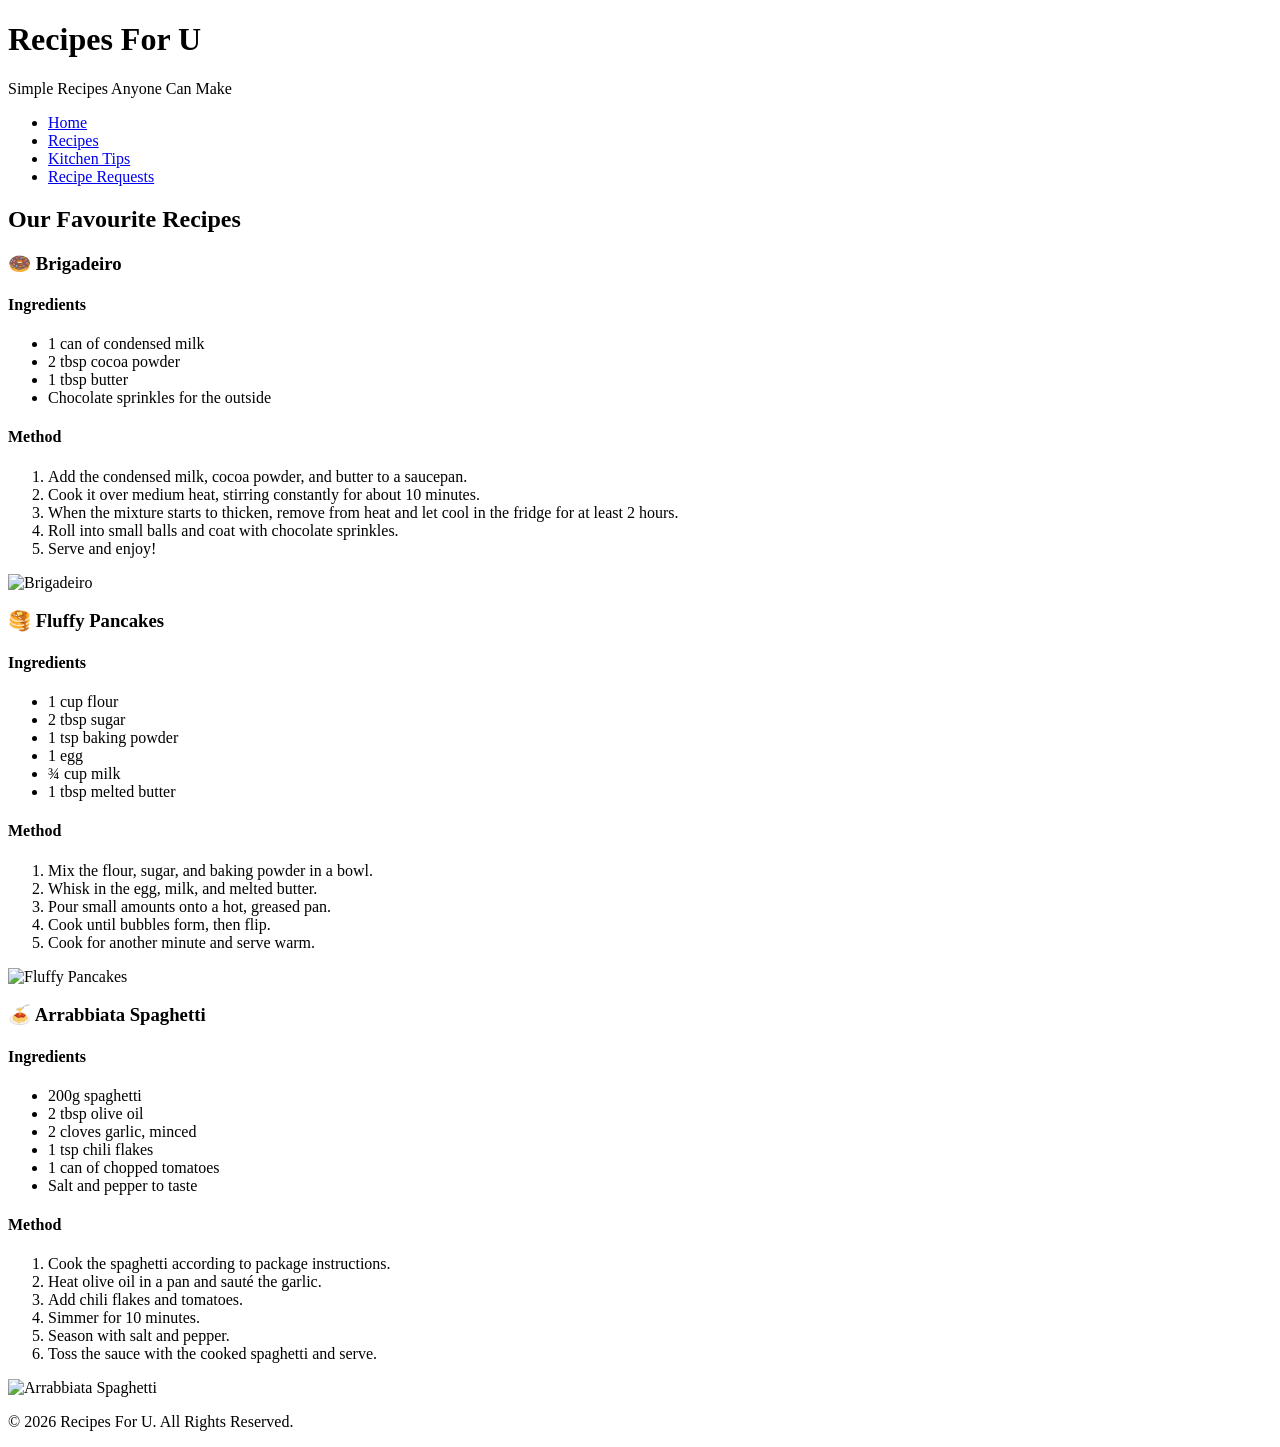
==== recipes.html @ 9ca16ffa "Add files via upload" ====
<!DOCTYPE html>
<html lang="en">
<head>
    <meta charset="UTF-8">
    <meta name="viewport" content="width=device-width, initial-scale=1.0">
    <title>Recipes For U | Recipes</title>
    <link rel="stylesheet" href="css/style.css">
</head>
<body>

    <header>
        <h1>Recipes For U</h1>
        <p>Simple Recipes Anyone Can Make</p>
    </header>

    <nav>
        <ul>
            <li><a href="index.html">Home</a></li>
            <li><a href="recipes.html" class="active">Recipes</a></li>
            <li><a href="tips.html">Kitchen Tips</a></li>
            <li><a href="request.html">Recipe Requests</a></li>
        </ul>
    </nav>

    <main>

        <h2>Our Favourite Recipes</h2>

 <!-- Brigadeiro -->
<article class="recipe-card">
    <div class="recipe-text">
        <h3>🍩 Brigadeiro</h3>

        <h4>Ingredients</h4>
        <ul>
            <li>1 can of condensed milk</li>
            <li>2 tbsp cocoa powder</li>
            <li>1 tbsp butter</li>
            <li>Chocolate sprinkles for the outside</li>
        </ul>

        <h4>Method</h4>
        <ol>
            <li>Add the condensed milk, cocoa powder, and butter to a saucepan.</li>
            <li>Cook it over medium heat, stirring constantly for about 10 minutes.</li>
            <li>When the mixture starts to thicken, remove from heat and let cool in the fridge for at least 2 hours.</li>
            <li>Roll into small balls and coat with chocolate sprinkles.</li>
            <li>Serve and enjoy!</li>
        </ol>
    </div>

    <div class="recipe-image">
        <img src="images/brigadeiro.jpg" alt="Brigadeiro">
    </div>
</article>

<!-- Pancakes -->
<article class="recipe-card">
    <div class="recipe-text">
        <h3>🥞 Fluffy Pancakes</h3>

        <h4>Ingredients</h4>
        <ul>
            <li>1 cup flour</li>
            <li>2 tbsp sugar</li>
            <li>1 tsp baking powder</li>
            <li>1 egg</li>
            <li>¾ cup milk</li>
            <li>1 tbsp melted butter</li>
        </ul>

        <h4>Method</h4>
        <ol>
            <li>Mix the flour, sugar, and baking powder in a bowl.</li>
            <li>Whisk in the egg, milk, and melted butter.</li>
            <li>Pour small amounts onto a hot, greased pan.</li>
            <li>Cook until bubbles form, then flip.</li>
            <li>Cook for another minute and serve warm.</li>
        </ol>
        </div>

        <div class="recipe-image">
        <img src="images/pancakes.jpg" alt="Fluffy Pancakes">
    </div>


</article>
    </div>
</article>

<!-- Arrabbiata Spaghetti -->
<article class="recipe-card">
    <div class="recipe-text">
        <h3>🍝 Arrabbiata Spaghetti</h3>

        <h4>Ingredients</h4>
        <ul>
            <li>200g spaghetti</li>
            <li>2 tbsp olive oil</li>
            <li>2 cloves garlic, minced</li>
            <li>1 tsp chili flakes</li>
            <li>1 can of chopped tomatoes</li>
            <li>Salt and pepper to taste</li>
        </ul>

        <h4>Method</h4>
        <ol>
            <li>Cook the spaghetti according to package instructions.</li>
            <li>Heat olive oil in a pan and sauté the garlic.</li>
            <li>Add chili flakes and tomatoes.</li>
            <li>Simmer for 10 minutes.</li>
            <li>Season with salt and pepper.</li>
            <li>Toss the sauce with the cooked spaghetti and serve.</li>
        </ol>
    </div>

    <div class="recipe-image">
        <img src="images/arrabbiata.jpg" alt="Arrabbiata Spaghetti">
    </div>
</article>

    </main>

    <footer>
        <p>&copy; 2026 Recipes For U. All Rights Reserved.</p>
    </footer>

</body>
</html>

<script src="script.js"></script>
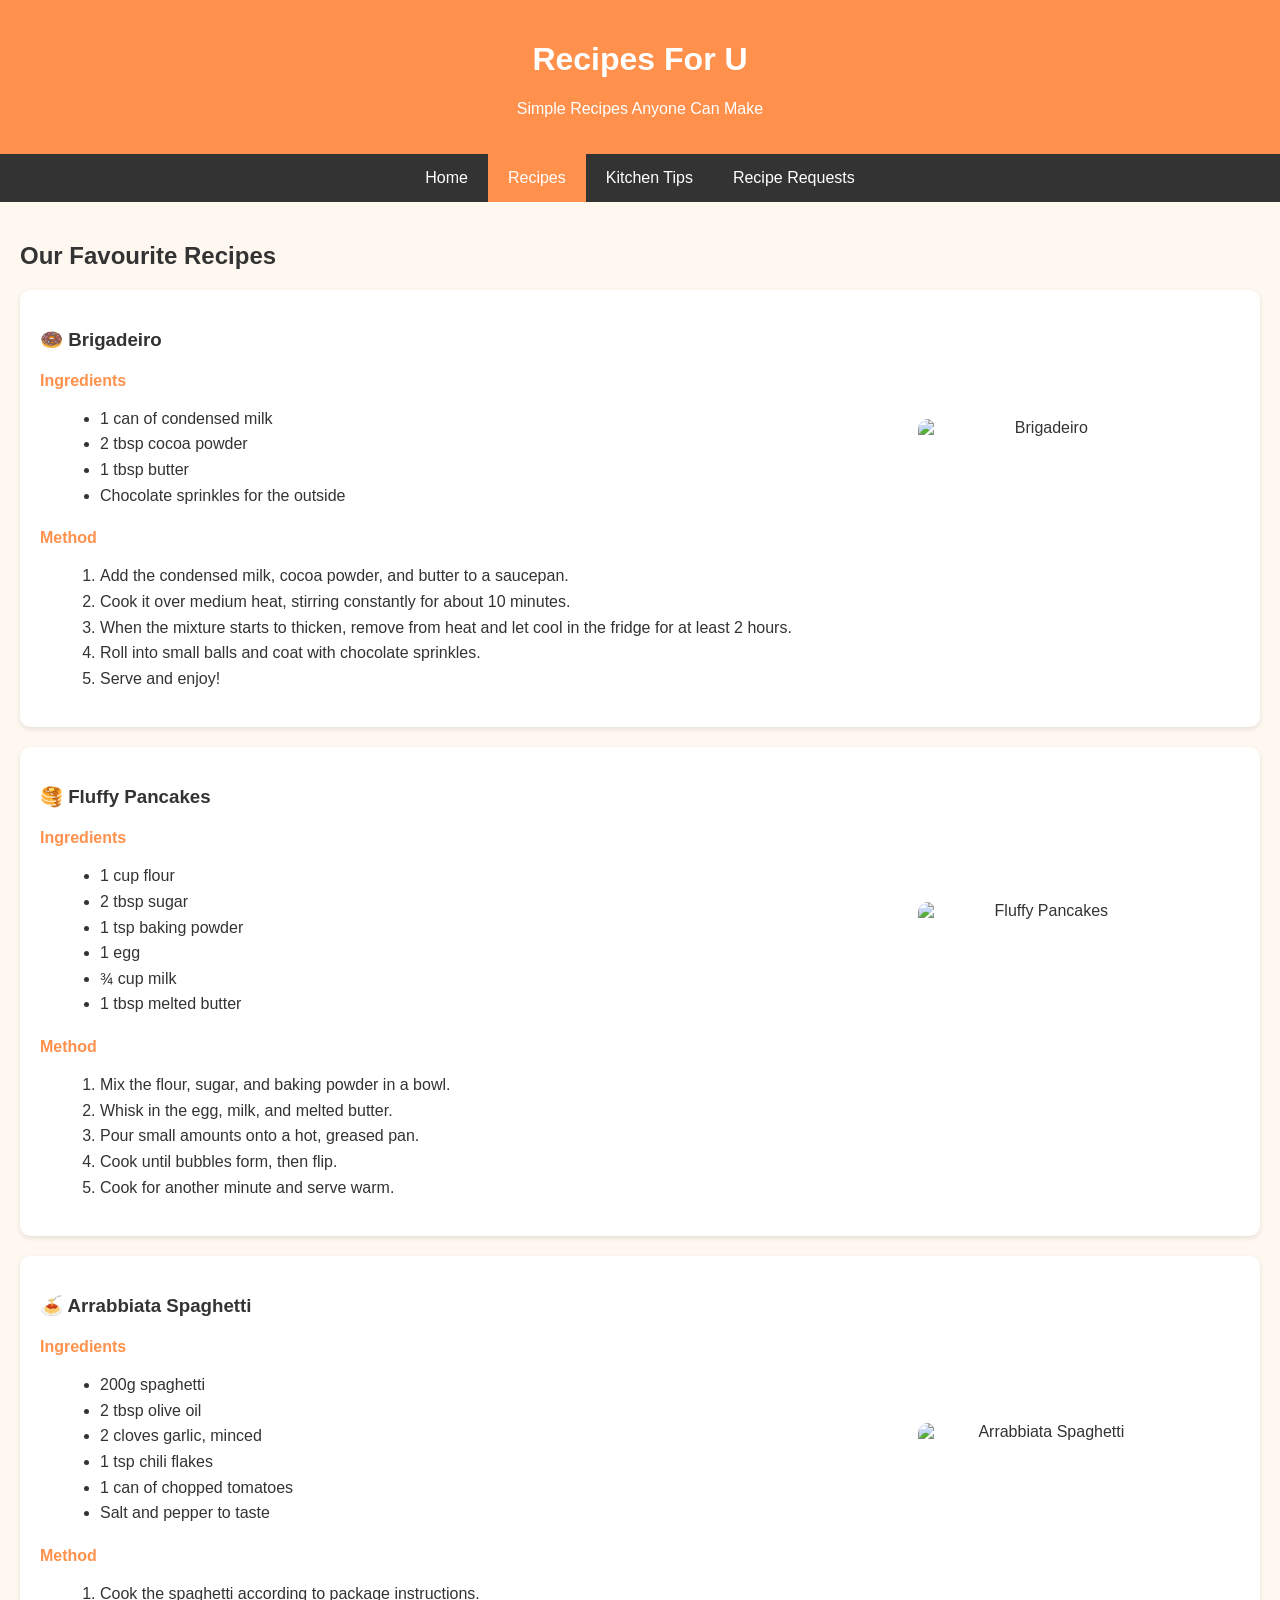
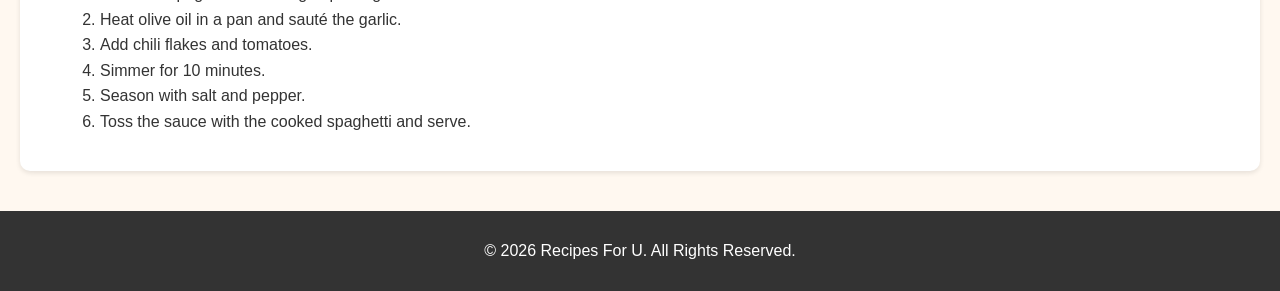
==== commit bcffeeee: "Update recipes.html" ====
--- a/recipes.html
+++ b/recipes.html
@@ -4,7 +4,7 @@
     <meta charset="UTF-8">
     <meta name="viewport" content="width=device-width, initial-scale=1.0">
     <title>Recipes For U | Recipes</title>
-    <link rel="stylesheet" href="css/style.css">
+    <link rel="stylesheet" href="style.css">
 </head>
 <body>
 
@@ -128,4 +128,4 @@
 </body>
 </html>
 
-<script src="script.js"></script>+<script src="script.js"></script>
--- a/style.css
+++ b/style.css
@@ -0,0 +1,222 @@
+/* style.css: ONE stylesheet linked to every page */
+
+/* General Page Styling */
+body {
+    font-family: Arial, sans-serif;
+    margin: 0;
+    background-color: #fff8f0;
+    color: #333;
+}
+
+/* Header */
+header {
+    background-color: #ff914d;
+    color: white;
+    text-align: center;
+    padding: 20px;
+}
+
+/* Navigation Bar */
+nav {
+    background-color: #333;
+}
+
+nav ul {
+    list-style: none;
+    display: flex;
+    justify-content: center;
+    margin: 0;
+    padding: 0;
+}
+
+nav ul li {
+    margin: 0;
+}
+
+/* Navigation Links */
+nav ul li a {
+    display: block;
+    color: white;
+    text-decoration: none;
+    padding: 15px 20px;
+    transition: background-color 0.3s ease;
+}
+
+/* Hover Effect */
+nav ul li a:hover {
+    background-color: #ff914d;
+}
+
+/* Active Page */
+.active {
+    background-color: #ff914d;
+}
+
+/* Main Content */
+main {
+    padding: 20px;
+}
+
+/* Sections */
+section {
+    margin-bottom: 30px;
+}
+
+/* Recipe Cards */
+article {
+    background-color: white;
+    padding: 15px;
+    margin: 10px 0;
+    border-radius: 8px;
+    box-shadow: 0 2px 5px rgba(0,0,0,0.1);
+}
+
+/* Images */
+article img {
+    width: 100%;
+    max-width: 300px;
+    border-radius: 10px;
+    display: block;
+    margin: 10px auto;
+}
+
+/* Buttons */
+button {
+    background-color: #ff914d;
+    color: white;
+    border: none;
+    padding: 10px 15px;
+    cursor: pointer;
+    border-radius: 5px;
+    transition: background-color 0.3s ease;
+}
+
+button:hover {
+    background-color: #e67e22;
+}
+
+/* Footer */
+footer {
+    text-align: center;
+    padding: 15px;
+    background-color: #333;
+    color: white;
+}
+
+.tip-box {
+    background-color: white;
+    padding: 15px;
+    margin: 10px 0;
+    border-radius: 8px;
+    box-shadow: 0 2px 5px rgba(0,0,0,0.1);
+}
+
+/* Recipe Cards */
+
+.recipe-card {
+    background-color: white;
+    border-radius: 10px;
+    padding: 20px;
+    margin: 20px 0;
+
+    display: flex;
+    justify-content: space-between;
+    align-items: center;
+    gap: 20px;
+
+    box-shadow: 0 2px 5px rgba(0,0,0,0.1);
+}
+
+.recipe-text {
+    flex: 2;
+}
+
+.recipe-image {
+    flex: 1;
+    text-align: center;
+}
+
+.recipe-image img {
+    width: 250px;
+    height: 180px;
+    object-fit: cover;
+    border-radius: 10px;
+}
+
+/* Responsive for smaller screens */
+@media (max-width: 768px) {
+    .recipe-card {
+        flex-direction: column;
+        text-align: center;
+    }
+
+    .recipe-image img {
+        width: 100%;
+        max-width: 300px;
+    }
+}
+
+.recipe-text ul,
+.recipe-text ol {
+    margin-left: 20px;
+    line-height: 1.6;
+}
+
+.recipe-text h4 {
+    color: #ff914d;
+    margin-bottom: 5px;
+}
+
+.recipe-image img {
+    transition: transform 0.3s;
+}
+
+.recipe-image img:hover {
+    transform: scale(1.1);
+}
+
+.form-box {
+    background-color: white;
+    padding: 25px;
+    border-radius: 10px;
+    box-shadow: 0 2px 5px rgba(0,0,0,0.1);
+    max-width: 700px;
+    margin: auto;
+}
+
+input[type="text"],
+input[type="email"],
+textarea {
+    width: 100%;
+    padding: 10px;
+    border: 1px solid #ccc;
+    border-radius: 5px;
+    font-size: 16px;
+}
+
+input[type="submit"] {
+    background-color: #ff914d;
+    color: white;
+    border: none;
+    padding: 12px 18px;
+    border-radius: 5px;
+    cursor: pointer;
+}
+
+input[type="submit"]:hover {
+    background-color: #e67e22;
+}
+
+#result {
+    margin-top: 15px;
+    font-weight: bold;
+    color: #ff914d;
+}
+
+select {
+    width: 100%;
+    padding: 10px;
+    border: 1px solid #ccc;
+    border-radius: 5px;
+    font-size: 16px;
+}
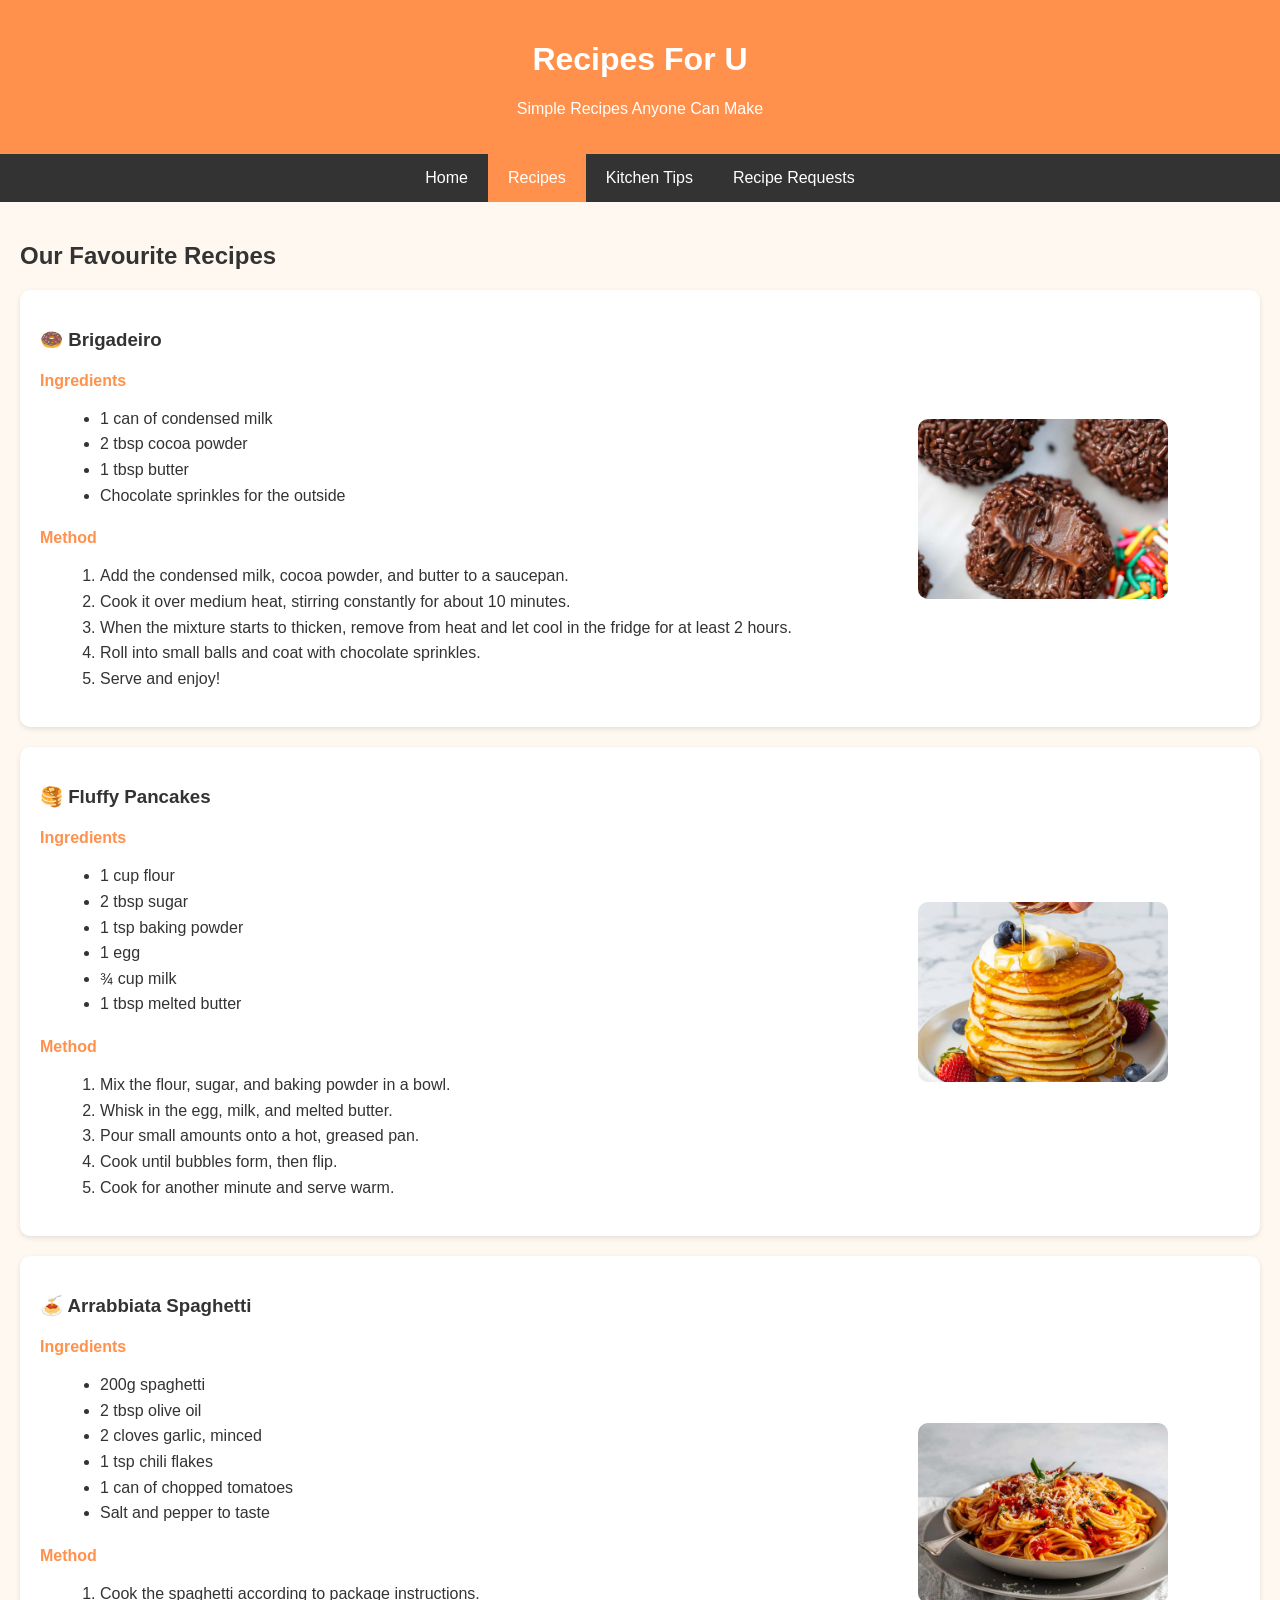
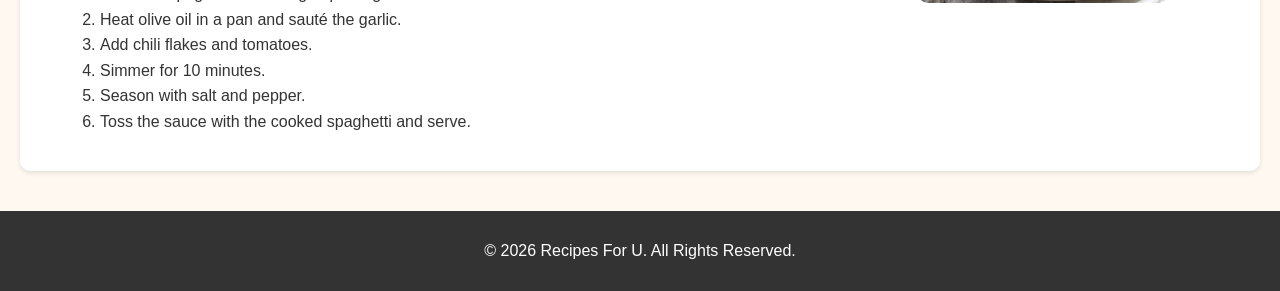
==== commit c7678528: "Update recipes.html" ====
--- a/recipes.html
+++ b/recipes.html
@@ -50,7 +50,7 @@
     </div>
 
     <div class="recipe-image">
-        <img src="images/brigadeiro.jpg" alt="Brigadeiro">
+        <img src="brigadeiro.jpg" alt="Brigadeiro">
     </div>
 </article>
 
@@ -80,7 +80,7 @@
         </div>
 
         <div class="recipe-image">
-        <img src="images/pancakes.jpg" alt="Fluffy Pancakes">
+        <img src="pancakes.jpg" alt="Fluffy Pancakes">
     </div>
 
 
@@ -115,7 +115,7 @@
     </div>
 
     <div class="recipe-image">
-        <img src="images/arrabbiata.jpg" alt="Arrabbiata Spaghetti">
+        <img src="arrabbiata.jpg" alt="Arrabbiata Spaghetti">
     </div>
 </article>
 
